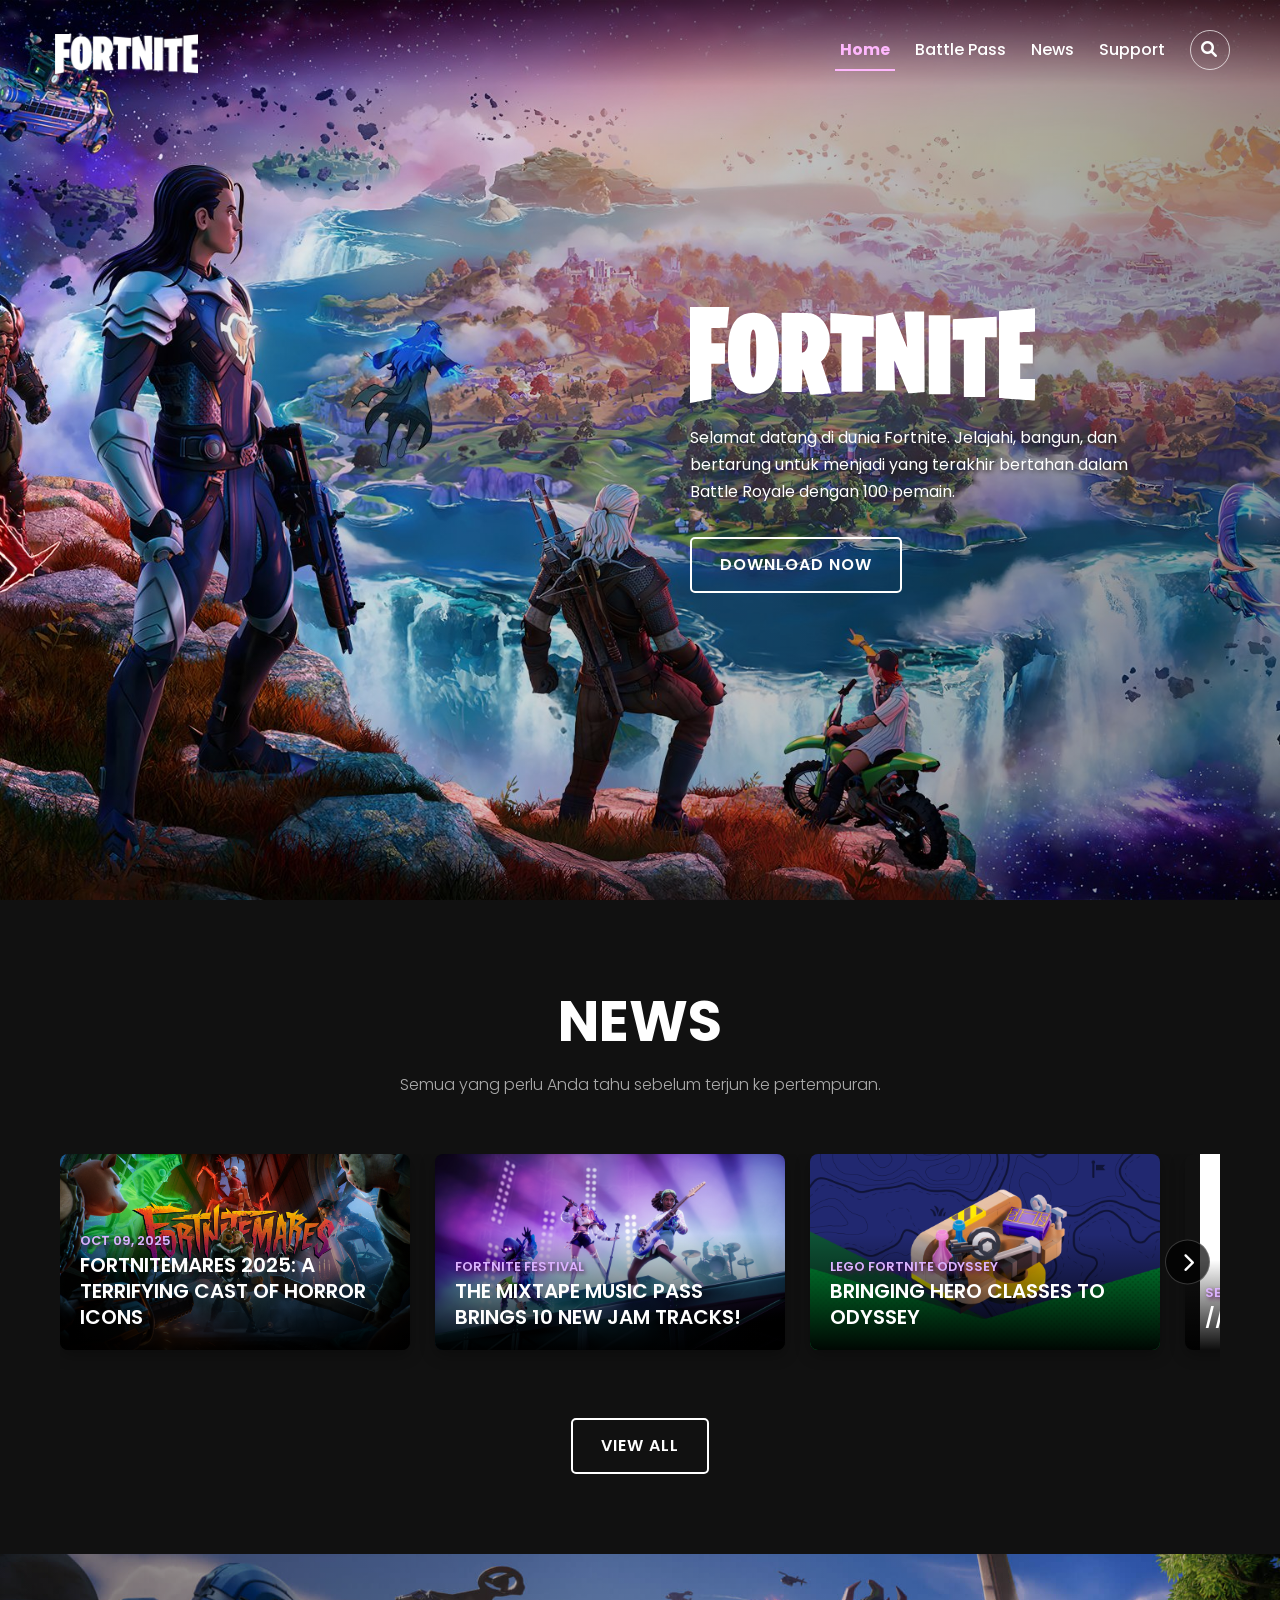
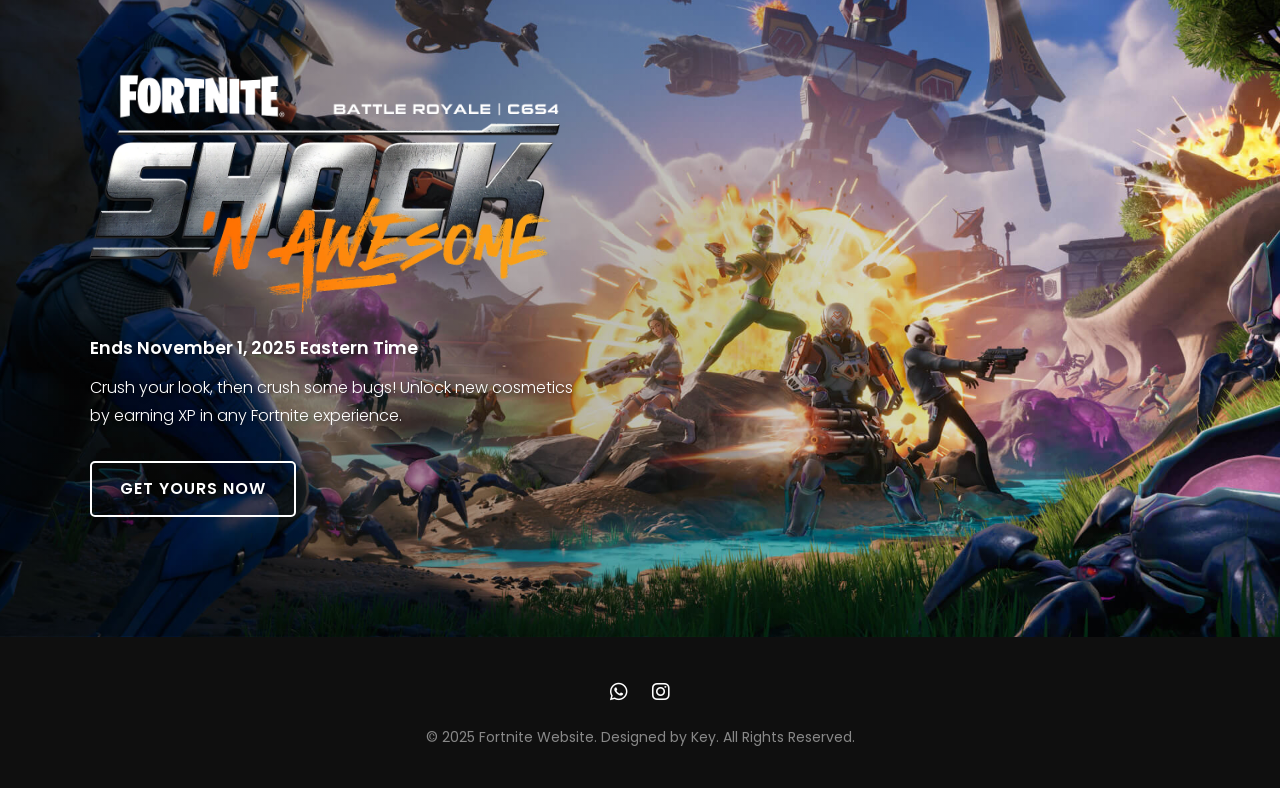
==== index.html @ 42e9ff3c "Initial project" ====
<!DOCTYPE html>
<html lang="id">
  <head>
    <meta charset="UTF-8" />
    <meta name="viewport" content="width=device-width, initial-scale=1.0" />
    <title>Fortnite</title>

    <!-- ===== CSS ===== -->
    <link rel="stylesheet" href="/css/base.css" />
    <link rel="stylesheet" href="/css/style.css" />

    <!-- ===== Script ===== -->
    <script src="/js/navbar-footer.js" defer></script>
    <script src="/js/script.js" defer></script>
  </head>

  <body>
    <!-- ===== Navbar ===== -->
    <div id="navbar-placeholder"></div>

    <!-- =========================================================
         HERO SECTION
    ========================================================= -->
    <header class="hero-section">
      <div class="hero-content">
        <img class="logo" src="/assets/FortniteLogo.svg" alt="Fortnite logo" />

        <p class="about-game">
          Selamat datang di dunia Fortnite. Jelajahi, bangun, dan bertarung untuk
          menjadi yang terakhir bertahan dalam Battle Royale dengan 100 pemain.
        </p>

        <a href="https://www.fortnite.com/download" class="cta-button">Download Now</a>
      </div>
    </header>

    <!-- =========================================================
         MAIN CONTENT
    ========================================================= -->
    <main>
      <!-- ========================= NEWS SECTION ========================= -->
      <section class="news-section">
        <div class="container">
          <header class="news-header">
            <h2>News</h2>
            <p class="subtitle">
              Semua yang perlu Anda tahu sebelum terjun ke pertempuran.
            </p>
          </header>

          <!-- Scrollable News Cards -->
          <div class="news-scroll-wrapper">
            <div class="news-grid" id="news-grid">
              <!-- Card 1 -->
              <a href="/article-detail.html?article=fortnitemares-2025" class="news-card">
                <img src="/assets/fortnitemares-2025.jpg" alt="Fortnitemares 2025" />
                <div class="card-content">
                  <span class="card-tag">OCT 09, 2025</span>
                  <h3 class="card-title">Fortnitemares 2025: A Terrifying Cast of Horror Icons</h3>
                </div>
              </a>

              <!-- Card 2 -->
              <a href="/article-detail.html?article=festival-mixtape" class="news-card">
                <img src="/assets/festival-mixtape.jpg" alt="Fortnite Festival Mixtape" />
                <div class="card-content">
                  <span class="card-tag">FORTNITE FESTIVAL</span>
                  <h3 class="card-title">The Mixtape Music Pass Brings 10 New Jam Tracks!</h3>
                </div>
              </a>

              <!-- Card 3 -->
              <a href="/article-detail.html?article=lego-hero-classes" class="news-card">
                <img src="/assets/lego-hero-classes.jpg" alt="LEGO Fortnite Odyssey Hero Classes" />
                <div class="card-content">
                  <span class="card-tag">LEGO FORTNITE ODYSSEY</span>
                  <h3 class="card-title">Bringing Hero Classes to Odyssey</h3>
                </div>
              </a>

              <!-- Card 4 -->
              <a href="/article-detail.html?article=memories-accessed" class="news-card">
                <img src="/assets/memories-accessed.png" alt="//MEMORIES ACCESSED..." />
                <div class="card-content">
                  <span class="card-tag">SEP 22, 2025</span>
                  <h3 class="card-title">//MEMORIES ACCESSED...</h3>
                </div>
              </a>

              <!-- Card 5 -->
              <a href="/article-detail.html?article=fortnite-delulu" class="news-card">
                <img src="/assets/fortnite-delulu.jpg" alt="Fortnite Delulu" />
                <div class="card-content">
                  <span class="card-tag">BATTLE ROYALE</span>
                  <h3 class="card-title">Look Out for #1 in Fortnite Delulu</h3>
                </div>
              </a>

              <!-- Card 6 -->
              <a href="/article-detail.html?article=uefn-items" class="news-card">
                <img src="/assets/uefn-items.jpg" alt="UEFN In-Game Items" />
                <div class="card-content">
                  <span class="card-tag">UEFN AND CREATIVE</span>
                  <h3 class="card-title">
                    Fortnite Developers Will Soon Be Able to Sell In-Game Items
                  </h3>
                </div>
              </a>
            </div>

            <!-- Scroll Buttons -->
            <button class="scroll-btn prev" id="scroll-prev-btn">
              <i class="fas fa-chevron-left"></i>
            </button>

            <button class="scroll-btn next" id="scroll-next-btn">
              <i class="fas fa-chevron-right"></i>
            </button>
          </div>

          <a href="#" class="view-all-btn">View All</a>
        </div>
      </section>

      <!-- ========================= BATTLE PASS SECTION ========================= -->
      <section class="battle-pass-section">
        <div class="battle-pass-content">
          <div class="bp-logo">
            <span class="bp-logo-fortnite">
              <img src="/assets/battle-royale-logo.webp" alt="fortnite-logo" />
            </span>
          </div>

          <p class="bp-subtitle">Ends November 1, 2025 Eastern Time</p>
          <p class="bp-description">
            Crush your look, then crush some bugs! Unlock new cosmetics by earning XP in any
            Fortnite experience.
          </p>

          <a href="battle-pass.html" class="bp-button">Get Yours Now</a>
        </div>
      </section>
    </main>

    <!-- ===== Footer ===== -->
    <div id="footer-placeholder"></div>
  </body>
</html>
---- css/base.css ----
@import url("https://fonts.googleapis.com/css2?family=Poppins:wght@300;400;600;700&display=swap");

* {
  box-sizing: border-box;
  margin: 0;
  padding: 0;
}

body {
  font-family: "Poppins", sans-serif;
  line-height: 1.5;
}
---- css/style.css ----
/* ---------------------------------------------------------
   1. HERO SECTION
--------------------------------------------------------- */
.hero-section {
  height: 100vh;
  width: 100%;
  background-image:
    linear-gradient(to right, rgba(0, 0, 0, 0), rgba(0, 0, 0, 0.4)),
    url('/assets/header.jpeg');
  background-size: cover;
  background-position: center;
  background-repeat: no-repeat;

  display: flex;
  justify-content: flex-end;
  align-items: center;
  padding: 0 7%;
}

.hero-content {
  max-width: 500px;
  color: #fff;
  display: flex;
  flex-direction: column;
  align-items: flex-start;
}

.logo {
  height: 6rem;
  margin-bottom: 1.3rem;
  filter: invert(100%);
}

.about-game {
  font-size: 1rem;
  font-weight: 400;
  margin-bottom: 2rem;
  margin-right: 3rem;
  line-height: 1.7;
  text-shadow: 2px 2px 4px rgba(0, 0, 0, 0.6);
}

.cta-button {
  text-decoration: none;
  background-color: transparent;
  color: #fff;
  border: 2px solid #fff;
  padding: 14px 28px;
  border-radius: 5px;
  font-weight: 600;
  text-transform: uppercase;
  letter-spacing: 1px;
  transition: all 0.3s ease;
}

.cta-button:hover {
  background-color: #7270ff;
  border-color: #7270ff;
  color: #fff;
}


/* ---------------------------------------------------------
   2. NEWS SECTION
--------------------------------------------------------- */
.news-section {
  background-color: #111;
  color: #fff;
  padding: 80px 0;
}

.container {
  max-width: 1200px;
  margin: 0 auto;
  padding: 0 20px;
}

.news-header {
  text-align: center;
  margin-bottom: 3.5rem;
}

.news-header h2 {
  font-size: 3.5rem;
  font-weight: 700;
  text-transform: uppercase;
  margin-bottom: 8px;
}

.news-header .subtitle {
  font-size: 1rem;
  font-weight: 300;
  color: #aaa;
  max-width: 520px;
  margin: 0 auto;
  line-height: 1.6;
}

/* Scrollable News Cards */
.news-grid {
  display: flex;
  overflow-x: auto;
  gap: 25px;
  margin-bottom: 3rem;
  padding-bottom: 20px;

  -ms-overflow-style: none;
  scrollbar-width: none;
}
.news-grid::-webkit-scrollbar {
  display: none;
}

.news-card {
  flex-shrink: 0;
  width: 350px;
  display: block;
  text-decoration: none;
  color: inherit;
  position: relative;
  border-radius: 8px;
  overflow: hidden;
  box-shadow: 0 5px 15px rgba(0, 0, 0, 0.3);
  transition: transform 0.3s ease;
  aspect-ratio: 16 / 9;
  background-color: #111;
}

.news-card:hover {
  transform: scale(1.03);
}

.news-card img {
  width: 100%;
  height: 100%;
  object-fit: contain;
  display: block;
  position: relative;
  z-index: 1;
}

.card-content {
  position: absolute;
  bottom: 0;
  left: 0;
  right: 0;
  padding: 20px;
  background: linear-gradient(to top, rgba(0, 0, 0, 0.95), rgba(0, 0, 0, 0));
  z-index: 2;
}

.card-tag {
  font-size: 0.8rem;
  font-weight: 600;
  color: #dbb3ff;
  text-transform: uppercase;
  margin-bottom: 0.5rem;
  text-shadow: 2px 2px 4px rgba(81, 9, 80, 0.95);
}

.card-title {
  font-size: 1.25rem;
  font-weight: 600;
  text-transform: uppercase;
  line-height: 1.3;
}

/* Tombol View All */
.view-all-btn {
  display: block;
  width: fit-content;
  margin: 0 auto;
  text-decoration: none;
  background-color: transparent;
  color: #fff;
  border: 2px solid #fff;
  padding: 14px 28px;
  border-radius: 5px;
  font-weight: 600;
  text-transform: uppercase;
  letter-spacing: 1px;
  transition: all 0.3s ease;
}

.view-all-btn:hover {
  background-color: #fff;
  color: #000;
}

/* Tombol Scroll */
.news-scroll-wrapper {
  position: relative;
}

.scroll-btn {
  position: absolute;
  top: 50%;
  transform: translateY(-50%);
  z-index: 10;

  background-color: rgba(0, 0, 0, 0.7);
  color: white;
  border: 1px solid rgba(255, 255, 255, 0.2);
  border-radius: 50%;
  width: 45px;
  height: 45px;
  font-size: 1.2rem;
  cursor: pointer;

  display: flex;
  align-items: center;
  justify-content: center;
  transition: all 0.3s ease;
}

.scroll-btn:hover {
  background-color: #fff;
  color: #000;
}

.scroll-btn.prev {
  left: 10px;
}

.scroll-btn.next {
  right: 10px;
}

.scroll-btn.hidden {
  opacity: 0;
  pointer-events: none;
}


/* ---------------------------------------------------------
   3. BATTLE PASS SECTION
--------------------------------------------------------- */
.battle-pass-section {
  width: 100%;
  color: #fff;

  display: flex;
  align-items: center;
  justify-content: flex-start;
  padding: 120px 7%;

  background-image:
    linear-gradient(to right, rgba(0, 0, 0, 0.5), rgba(0, 0, 0, 0)),
    url('/assets/battle-pass.jpg');
  background-size: cover;
  background-position: center;
  background-repeat: no-repeat;
}

.battle-pass-content {
  max-width: 500px;
  display: flex;
  flex-direction: column;
  align-items: flex-start;
  text-shadow: 2px 2px 4px rgba(0, 0, 0, 0.5);
}

.bp-logo {
  margin-left: -4.6rem;
}

.bp-logo-fortnite img {
  display: block;
  height: 15rem;
  margin-bottom: 1.3rem;
}

.bp-subtitle {
  font-size: 1.1rem;
  font-weight: 600;
  margin-bottom: 0.8rem;
}

.bp-description {
  font-size: 1rem;
  font-weight: 300;
  line-height: 1.7;
  margin-bottom: 2rem;
}

.bp-button {
  text-decoration: none;
  background-color: transparent;
  color: #fff;
  border: 2px solid #fff;
  padding: 14px 28px;
  border-radius: 5px;
  font-weight: 600;
  text-transform: uppercase;
  letter-spacing: 1px;
  transition: all 0.3s ease;
}

.bp-button:hover {
  background-color: #d54e00;
  border-color: #d54e00;
}


/* ---------------------------------------------------------
   4. RESPONSIVE DESIGN
--------------------------------------------------------- */
@media (max-width: 768px) {
  .hero-section {
    justify-content: center;
    text-align: center;
  }

  .hero-content {
    align-items: center;
    padding: 0 15px;
  }

  .about-game {
    margin-right: 0;
  }

  .news-header h2 {
    font-size: 2.5rem;
  }

  .card-title {
    font-size: 1.1rem;
  }

  .battle-pass-section {
    justify-content: center;
    text-align: center;
    padding: 80px 15px;
  }

  .battle-pass-content {
    align-items: center;
  }
}
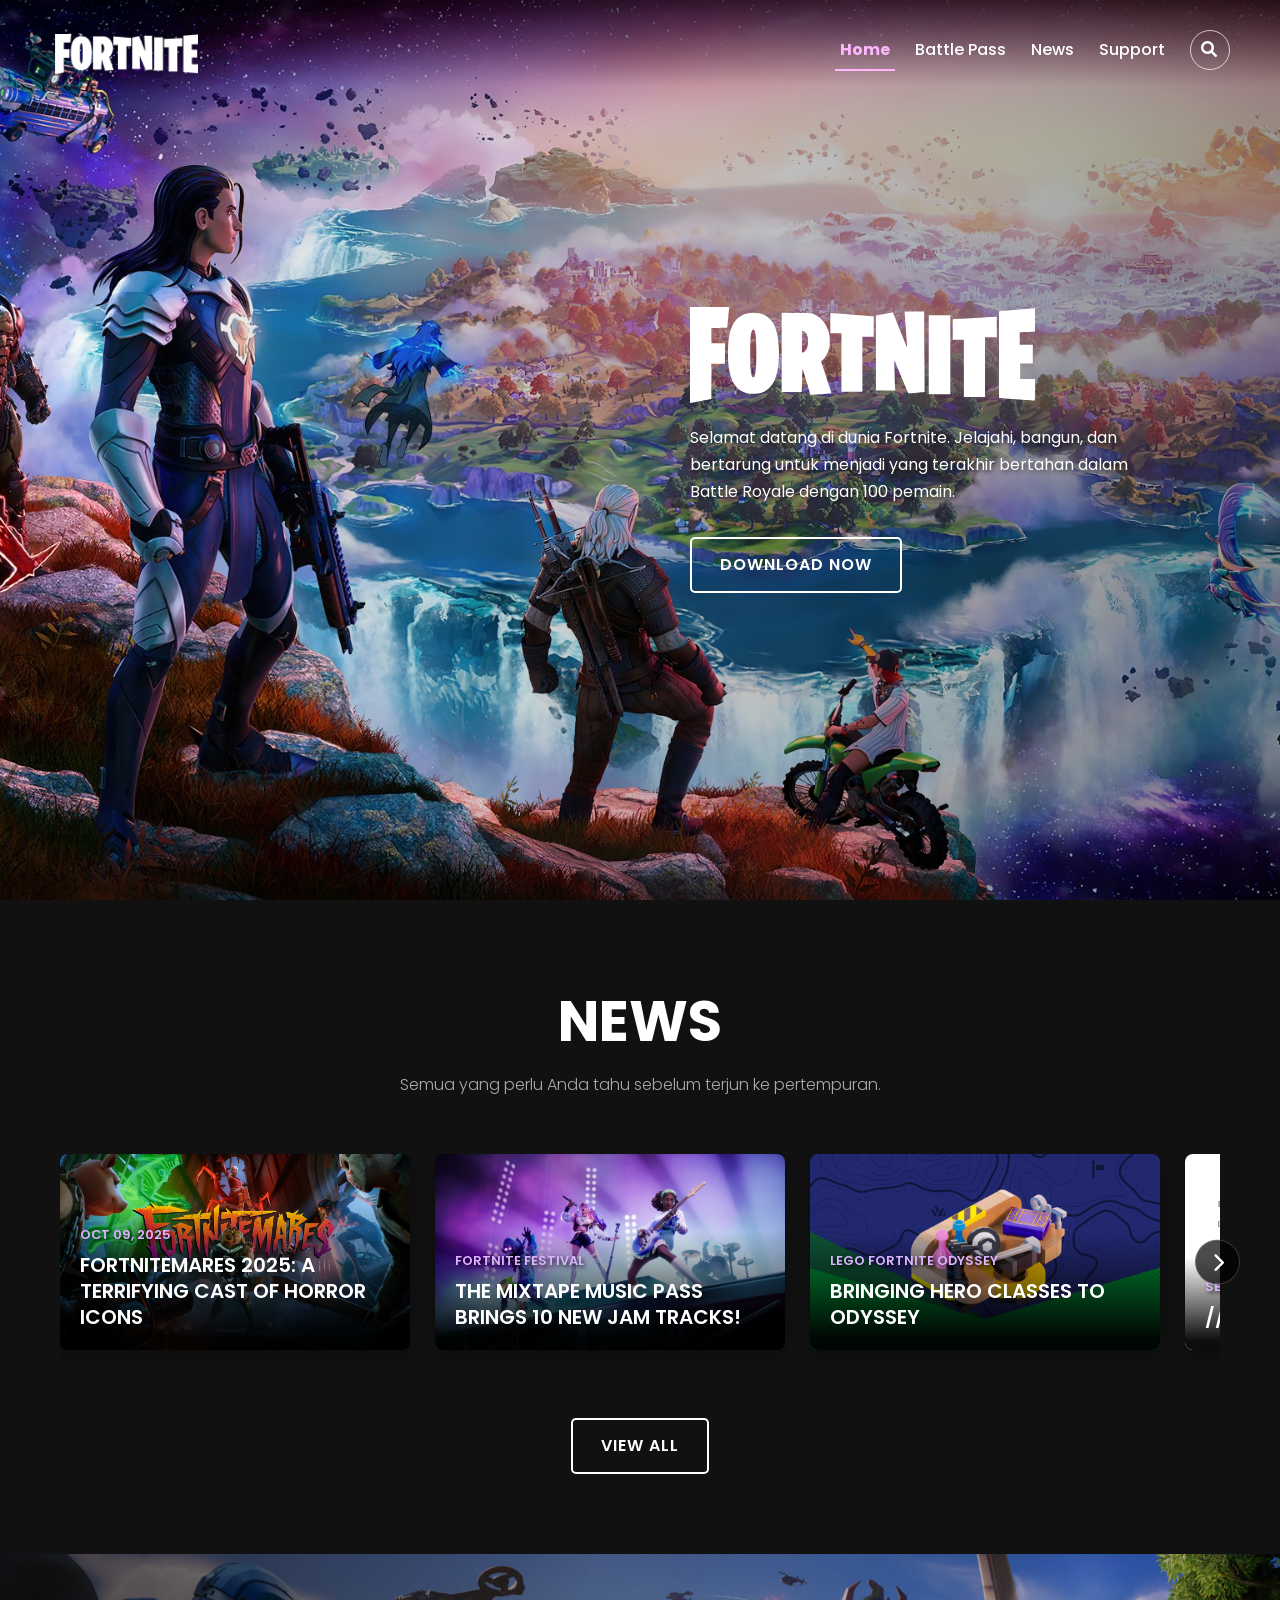
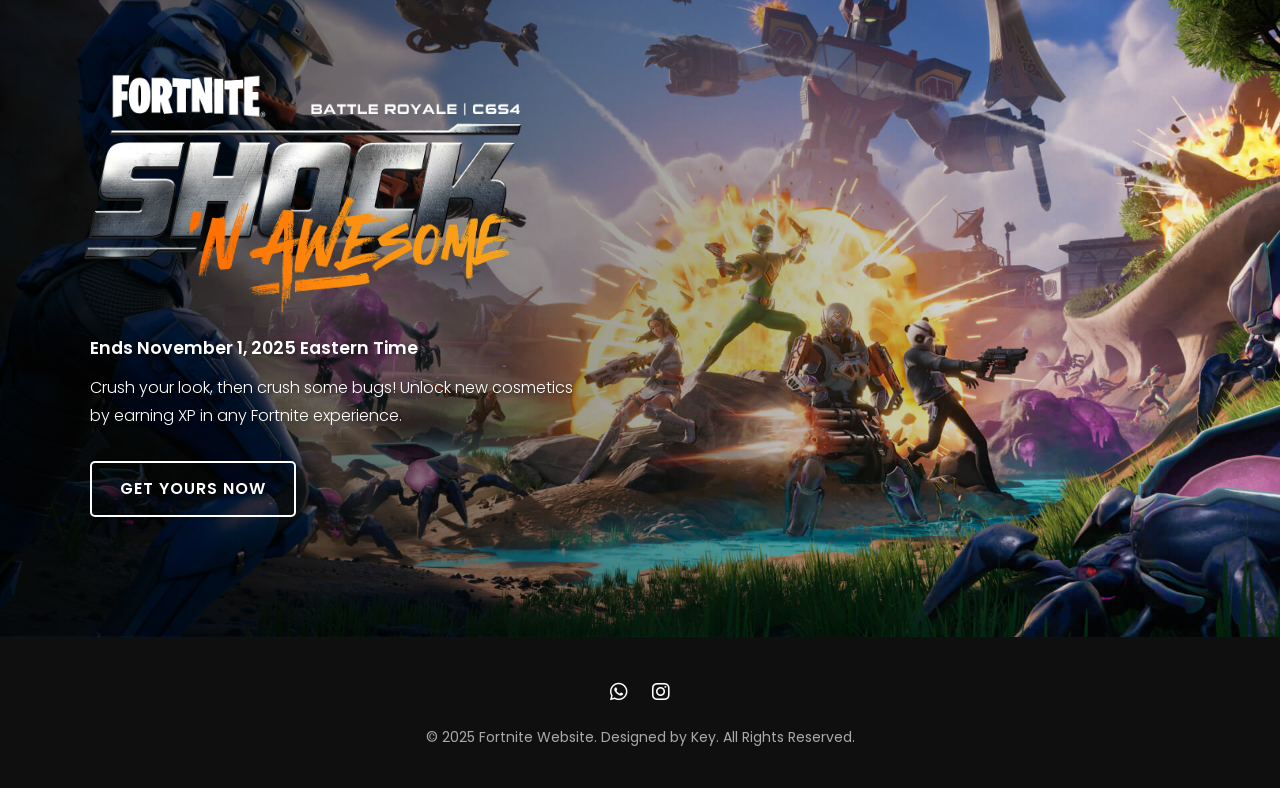
==== commit aa9146c4: "href update" ====
--- a/index.html
+++ b/index.html
@@ -118,7 +118,7 @@
             </button>
           </div>
 
-          <a href="#" class="view-all-btn">View All</a>
+          <a href="news.html" class="view-all-btn">View All</a>
         </div>
       </section>
 
--- a/css/base.css
+++ b/css/base.css
@@ -10,3 +10,14 @@
   font-family: "Poppins", sans-serif;
   line-height: 1.5;
 }
+
+html, body {
+  overflow-x: hidden; /* Mencegah scroll ke samping paksa */
+  width: 100%;
+  position: relative;
+}
+
+img {
+  max-width: 100%;
+  height: auto;
+}
--- a/css/style.css
+++ b/css/style.css
@@ -97,6 +97,10 @@
 }
 
 /* Scrollable News Cards */
+.news-scroll-wrapper {
+  position: relative;
+}
+
 .news-grid {
   display: flex;
   overflow-x: auto;
@@ -104,6 +108,7 @@
   margin-bottom: 3rem;
   padding-bottom: 20px;
 
+  /* Hide Scrollbar */
   -ms-overflow-style: none;
   scrollbar-width: none;
 }
@@ -133,10 +138,8 @@
 .news-card img {
   width: 100%;
   height: 100%;
-  object-fit: contain;
-  display: block;
-  position: relative;
-  z-index: 1;
+  object-fit: cover;
+  display: block;
 }
 
 .card-content {
@@ -145,7 +148,7 @@
   left: 0;
   right: 0;
   padding: 20px;
-  background: linear-gradient(to top, rgba(0, 0, 0, 0.95), rgba(0, 0, 0, 0));
+  background: linear-gradient(to top, rgba(0, 0, 0, 0.95) 10%, rgba(0, 0, 0, 0));
   z-index: 2;
 }
 
@@ -154,8 +157,9 @@
   font-weight: 600;
   color: #dbb3ff;
   text-transform: uppercase;
+  display: block;
   margin-bottom: 0.5rem;
-  text-shadow: 2px 2px 4px rgba(81, 9, 80, 0.95);
+  text-shadow: 2px 2px 4px rgba(0, 0, 0, 0.8);
 }
 
 .card-title {
@@ -188,16 +192,11 @@
 }
 
 /* Tombol Scroll */
-.news-scroll-wrapper {
-  position: relative;
-}
-
 .scroll-btn {
   position: absolute;
   top: 50%;
   transform: translateY(-50%);
   z-index: 10;
-
   background-color: rgba(0, 0, 0, 0.7);
   color: white;
   border: 1px solid rgba(255, 255, 255, 0.2);
@@ -206,7 +205,6 @@
   height: 45px;
   font-size: 1.2rem;
   cursor: pointer;
-
   display: flex;
   align-items: center;
   justify-content: center;
@@ -219,11 +217,11 @@
 }
 
 .scroll-btn.prev {
-  left: 10px;
+  left: -20px;
 }
 
 .scroll-btn.next {
-  right: 10px;
+  right: -20px;
 }
 
 .scroll-btn.hidden {
@@ -238,14 +236,12 @@
 .battle-pass-section {
   width: 100%;
   color: #fff;
-
   display: flex;
   align-items: center;
   justify-content: flex-start;
   padding: 120px 7%;
-
   background-image:
-    linear-gradient(to right, rgba(0, 0, 0, 0.5), rgba(0, 0, 0, 0)),
+    linear-gradient(to right, rgba(0, 0, 0, 0.7), rgba(0, 0, 0, 0)),
     url('/assets/battle-pass.jpg');
   background-size: cover;
   background-position: center;
@@ -303,38 +299,84 @@
 
 
 /* ---------------------------------------------------------
-   4. RESPONSIVE DESIGN
+   4. RESPONSIVE DESIGN (MOBILE)
 --------------------------------------------------------- */
 @media (max-width: 768px) {
+  /* --- A. HERO SECTION --- */
   .hero-section {
     justify-content: center;
     text-align: center;
+    padding: 0 20px;
+    background-position: 65% center;
   }
 
   .hero-content {
     align-items: center;
-    padding: 0 15px;
+    background: rgba(0, 0, 0, 0.4);
+    padding: 20px;
+    border-radius: 12px;
+    backdrop-filter: blur(4px);
+    width: 100%;
   }
 
   .about-game {
     margin-right: 0;
-  }
-
+    font-size: 0.9rem;
+  }
+
+  .logo {
+    height: 4rem;
+  }
+
+  /* --- B. NEWS GRID --- */
   .news-header h2 {
-    font-size: 2.5rem;
+    font-size: 2rem;
+  }
+
+  .news-grid {
+    padding-left: 20px;
+    padding-right: 20px;
+    gap: 15px;
+    -webkit-overflow-scrolling: touch;
+  }
+
+  .news-card {
+    width: 80vw; /* Card responsif lebar */
+    aspect-ratio: 16/10;
+  }
+
+  .news-card:hover {
+    transform: none;
   }
 
   .card-title {
     font-size: 1.1rem;
   }
 
+  /* Sembunyikan tombol scroll di HP karena pakai jari */
+  .scroll-btn {
+    display: none;
+  }
+
+  /* --- C. BATTLE PASS SECTION --- */
   .battle-pass-section {
     justify-content: center;
     text-align: center;
-    padding: 80px 15px;
+    padding: 60px 20px;
+    background-position: center;
   }
 
   .battle-pass-content {
     align-items: center;
-  }
-}
+    width: 100%;
+  }
+
+  .bp-logo {
+    margin-left: 0;
+  }
+
+  .bp-logo-fortnite img {
+    height: 10rem;
+    margin: 0 auto 1rem auto;
+  }
+}
